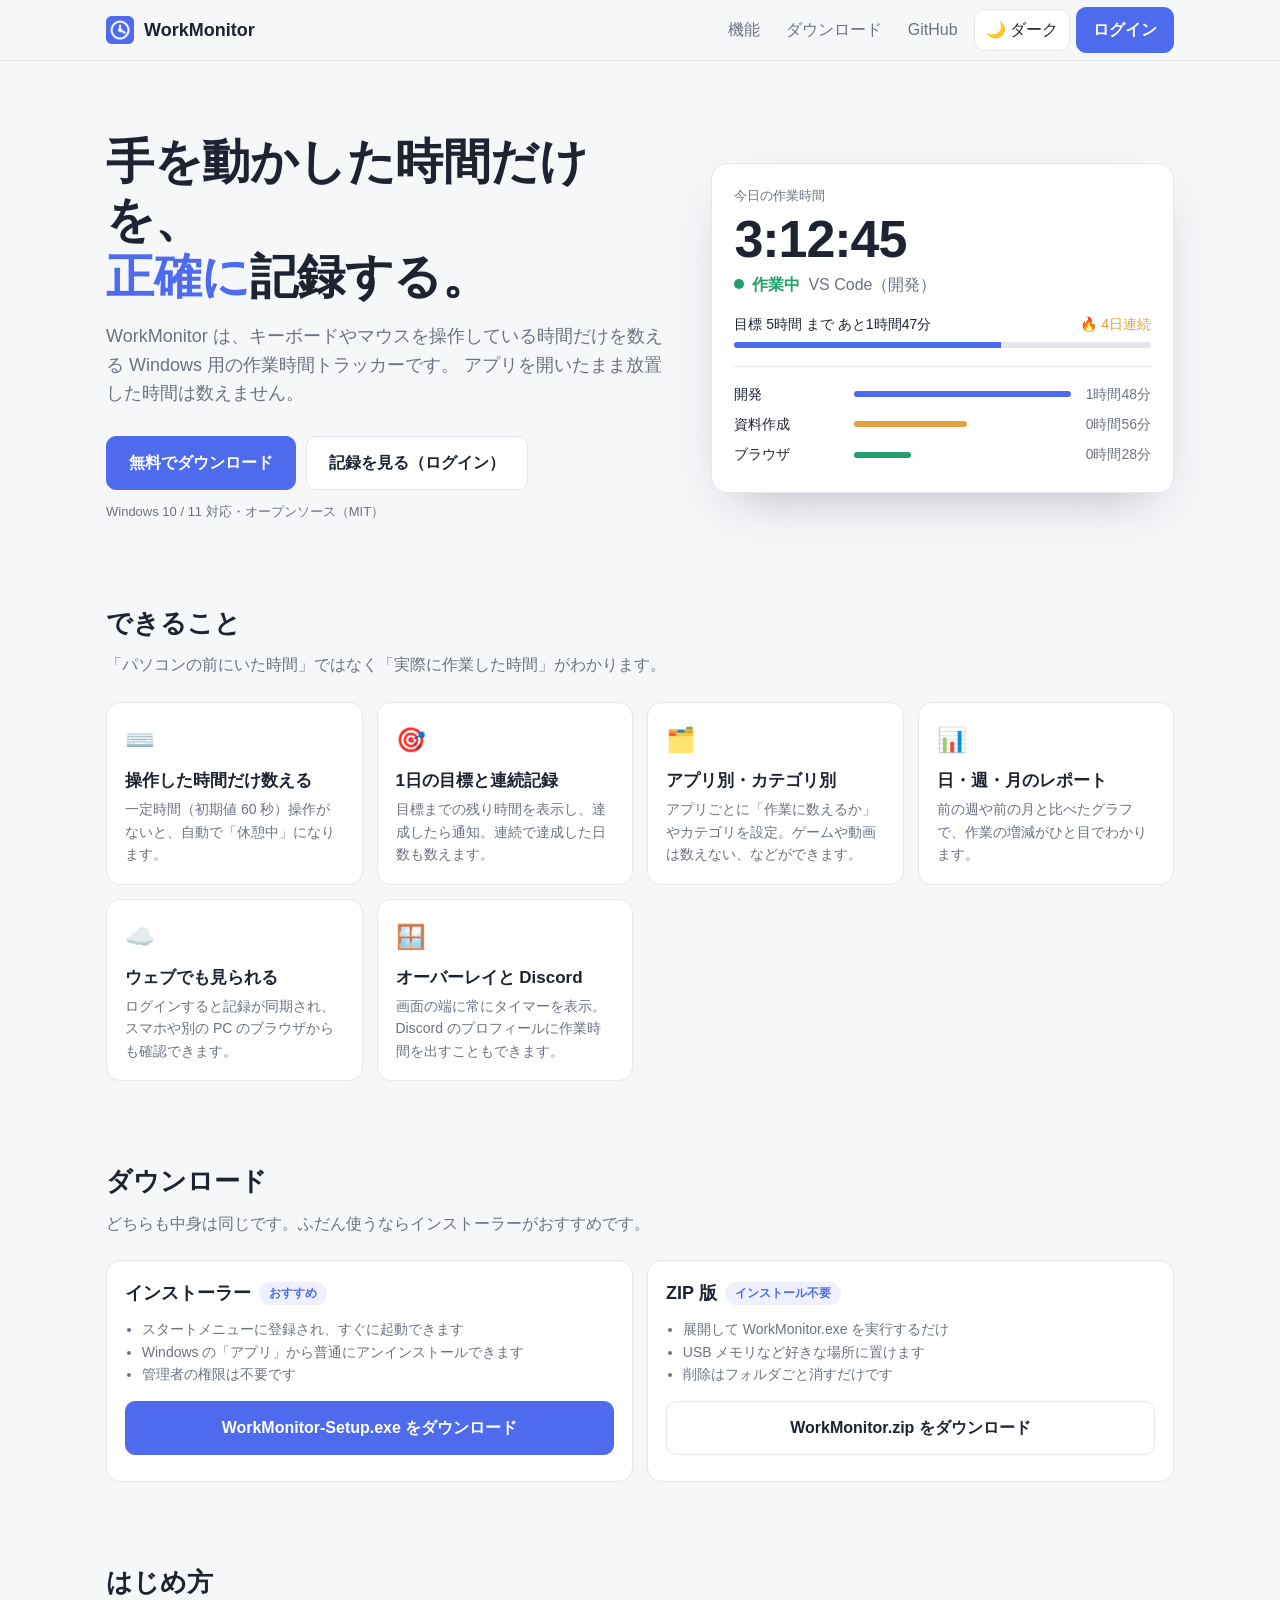
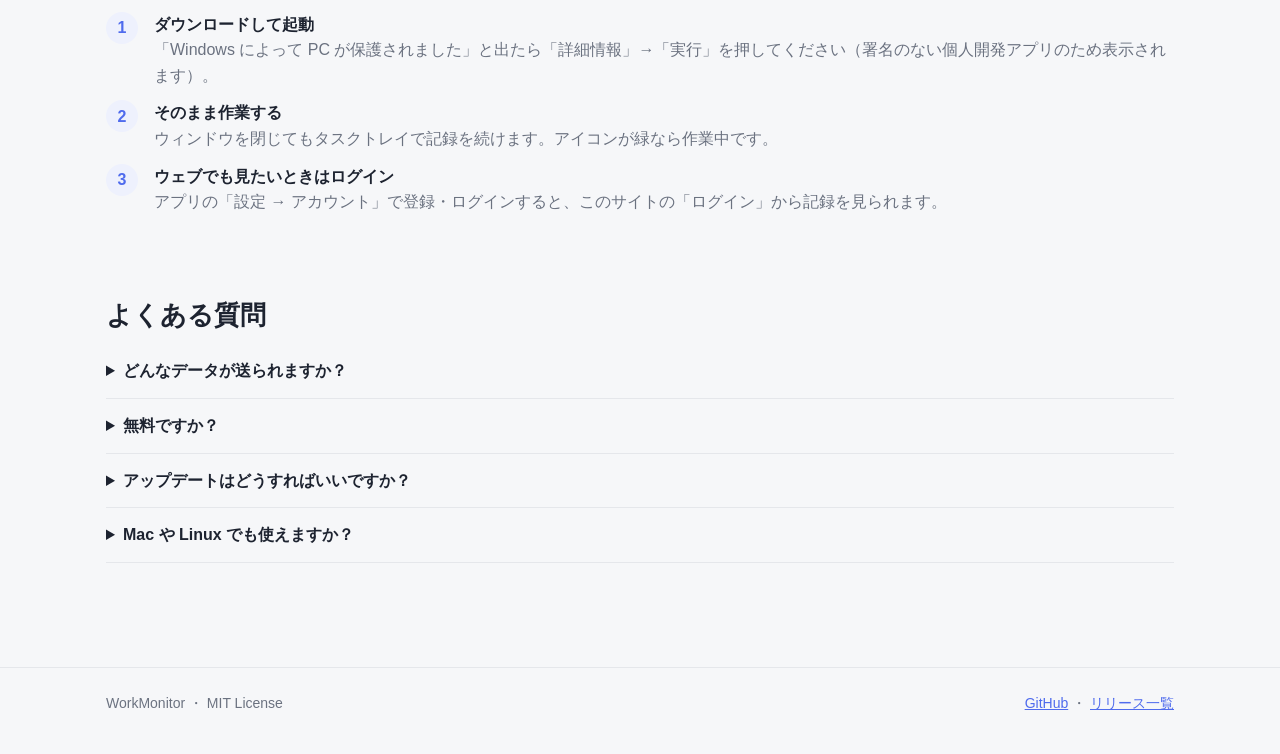
==== docs/index.html @ 1040cc5f "アカウント・ウェブサイト・インストーラー・テーマ切り替えを追加 (v1.2.0) - Supabase Auth によるアカウント登録/ログインと、日別・アプリ別合計のクラウド同期 - GitHub " ====
<!doctype html>
<html lang="ja">
<head>
<meta charset="utf-8">
<meta name="viewport" content="width=device-width, initial-scale=1">
<title>WorkMonitor - 手を動かした時間だけを記録する作業時間トラッカー</title>
<meta name="description" content="キーボードやマウスを操作している時間だけを記録する、Windows 用の無料の作業時間トラッカー。放置した時間は数えません。">
<link rel="icon" href="icon.png">
<link rel="stylesheet" href="style.css">
<script src="common.js"></script>
<style>
  .hero { padding: 72px 0 40px; display: grid; grid-template-columns: minmax(0, 1.1fr) minmax(0, .9fr); gap: 40px; align-items: center; }
  @media (max-width: 860px) { .hero { grid-template-columns: minmax(0, 1fr); padding-top: 40px; } }
  @media (max-width: 480px) { .cta .btn { flex: 1 1 100%; } .mock .row { grid-template-columns: 80px 1fr 70px; } }
  .hero h1 { font-size: clamp(30px, 5vw, 48px); line-height: 1.2; margin: 0 0 16px; letter-spacing: -.01em; }
  .hero h1 em { font-style: normal; color: var(--accent); }
  .hero p.lead { font-size: 18px; color: var(--sub); margin: 0 0 28px; }
  .cta { display: flex; flex-wrap: wrap; gap: 10px; }
  .meta { margin-top: 12px; font-size: 13px; color: var(--sub); }

  /* アプリ画面の見本 */
  .mock { background: var(--card); border: 1px solid var(--line); border-radius: 16px; padding: 22px;
    box-shadow: 0 20px 50px -24px rgba(20, 30, 60, .35); }
  .mock .label { color: var(--sub); font-size: 13px; }
  .mock .time { font-family: "Segoe UI", sans-serif; font-weight: 700; font-size: 52px; letter-spacing: -.02em; line-height: 1.1; margin: 4px 0; }
  .mock .state { color: #22a06b; font-weight: 700; display: flex; align-items: center; gap: 8px; }
  .mock .state::before { content: ""; width: 10px; height: 10px; border-radius: 50%; background: #22a06b; }
  .mock .goal { margin: 16px 0 6px; font-size: 14px; display: flex; justify-content: space-between; }
  .mock .track { height: 6px; border-radius: 3px; background: var(--line); overflow: hidden; }
  .mock .track i { display: block; height: 100%; width: 64%; background: var(--accent); }
  .mock .rows { margin-top: 18px; border-top: 1px solid var(--line); padding-top: 12px; }
  .mock .row { display: grid; grid-template-columns: 110px 1fr 70px; gap: 10px; align-items: center; font-size: 14px; padding: 4px 0; }
  .mock .row b { height: 6px; border-radius: 3px; display: block; }
  .mock .row span:last-child { text-align: right; color: var(--sub); font-variant-numeric: tabular-nums; }

  section { padding: 40px 0; }
  section h2 { font-size: 26px; margin: 0 0 8px; }
  section .intro { color: var(--sub); margin: 0 0 24px; }
  .features { display: grid; grid-template-columns: repeat(auto-fit, minmax(min(240px, 100%), 1fr)); gap: 14px; }
  .feature .ico { font-size: 24px; }
  .feature h3 { margin: 8px 0 4px; font-size: 17px; }
  .feature p { margin: 0; color: var(--sub); font-size: 14px; }

  .downloads { display: grid; grid-template-columns: repeat(2, minmax(0, 1fr)); gap: 14px; }
  @media (max-width: 720px) { .downloads { grid-template-columns: minmax(0, 1fr); } }
  .dl .btn { white-space: normal; text-align: center; }
  .dl h3 { margin: 0 0 4px; font-size: 18px; display: flex; align-items: center; gap: 8px; }
  .dl .badge { font-size: 12px; background: var(--soft); color: var(--accent); border-radius: 999px; padding: 2px 10px; font-weight: 600; }
  .dl ul { margin: 10px 0 16px; padding-left: 1.2em; color: var(--sub); font-size: 14px; }
  .dl .btn { width: 100%; }
  .dl .size { font-size: 13px; color: var(--sub); margin-top: 8px; text-align: center; }

  .steps { counter-reset: s; display: grid; gap: 12px; }
  .steps li { list-style: none; counter-increment: s; display: grid; grid-template-columns: 36px 1fr; gap: 12px; align-items: start; }
  .steps li::before { content: counter(s); width: 32px; height: 32px; border-radius: 50%; background: var(--soft);
    color: var(--accent); font-weight: 700; display: grid; place-items: center; }
  .steps { padding: 0; margin: 0; }
  details { border-bottom: 1px solid var(--line); padding: 14px 0; }
  details summary { cursor: pointer; font-weight: 600; }
  details p { color: var(--sub); margin: 8px 0 0; }
</style>
</head>
<body>
<nav class="nav">
  <div class="wrap">
    <a class="logo" href="./"><img src="icon.png" alt="">WorkMonitor</a>
    <div class="spacer"></div>
    <div class="links">
      <a class="text hide-sm" href="#features">機能</a>
      <a class="text hide-sm" href="#download">ダウンロード</a>
      <a class="text hide-sm" href="https://github.com/kaikomziu/WorkMonitor">GitHub</a>
      <button class="icon-btn" data-theme-toggle></button>
      <a class="btn primary" href="app.html">ログイン</a>
    </div>
  </div>
</nav>

<main class="wrap">
  <div class="hero">
    <div>
      <h1>手を動かした時間だけを、<br><em>正確に</em>記録する。</h1>
      <p class="lead">WorkMonitor は、キーボードやマウスを操作している時間だけを数える Windows 用の作業時間トラッカーです。
        アプリを開いたまま放置した時間は数えません。</p>
      <div class="cta">
        <a class="btn primary big" href="#download">無料でダウンロード</a>
        <a class="btn big" href="app.html">記録を見る（ログイン）</a>
      </div>
      <div class="meta" id="version-meta">Windows 10 / 11 対応・オープンソース（MIT）</div>
    </div>
    <div class="mock" aria-hidden="true">
      <div class="label">今日の作業時間</div>
      <div class="time">3:12:45</div>
      <div class="state">作業中 <span class="sub" style="font-weight:400">VS Code（開発）</span></div>
      <div class="goal"><span>目標 5時間 まで あと1時間47分</span><span style="color:#e2a03f">🔥 4日連続</span></div>
      <div class="track"><i></i></div>
      <div class="rows">
        <div class="row"><span>開発</span><b style="background:#4f6bed;width:100%"></b><span>1時間48分</span></div>
        <div class="row"><span>資料作成</span><b style="background:#e2a03f;width:52%"></b><span>0時間56分</span></div>
        <div class="row"><span>ブラウザ</span><b style="background:#22a06b;width:26%"></b><span>0時間28分</span></div>
      </div>
    </div>
  </div>

  <section id="features">
    <h2>できること</h2>
    <p class="intro">「パソコンの前にいた時間」ではなく「実際に作業した時間」がわかります。</p>
    <div class="features">
      <div class="card feature"><div class="ico">⌨️</div><h3>操作した時間だけ数える</h3><p>一定時間（初期値 60 秒）操作がないと、自動で「休憩中」になります。</p></div>
      <div class="card feature"><div class="ico">🎯</div><h3>1日の目標と連続記録</h3><p>目標までの残り時間を表示し、達成したら通知。連続で達成した日数も数えます。</p></div>
      <div class="card feature"><div class="ico">🗂️</div><h3>アプリ別・カテゴリ別</h3><p>アプリごとに「作業に数えるか」やカテゴリを設定。ゲームや動画は数えない、などができます。</p></div>
      <div class="card feature"><div class="ico">📊</div><h3>日・週・月のレポート</h3><p>前の週や前の月と比べたグラフで、作業の増減がひと目でわかります。</p></div>
      <div class="card feature"><div class="ico">☁️</div><h3>ウェブでも見られる</h3><p>ログインすると記録が同期され、スマホや別の PC のブラウザからも確認できます。</p></div>
      <div class="card feature"><div class="ico">🪟</div><h3>オーバーレイと Discord</h3><p>画面の端に常にタイマーを表示。Discord のプロフィールに作業時間を出すこともできます。</p></div>
    </div>
  </section>

  <section id="download">
    <h2>ダウンロード</h2>
    <p class="intro">どちらも中身は同じです。ふだん使うならインストーラーがおすすめです。</p>
    <div class="downloads">
      <div class="card dl">
        <h3>インストーラー <span class="badge">おすすめ</span></h3>
        <ul>
          <li>スタートメニューに登録され、すぐに起動できます</li>
          <li>Windows の「アプリ」から普通にアンインストールできます</li>
          <li>管理者の権限は不要です</li>
        </ul>
        <a class="btn primary big" id="dl-installer" href="#">WorkMonitor-Setup.exe をダウンロード</a>
        <div class="size" id="size-installer"></div>
      </div>
      <div class="card dl">
        <h3>ZIP 版 <span class="badge">インストール不要</span></h3>
        <ul>
          <li>展開して WorkMonitor.exe を実行するだけ</li>
          <li>USB メモリなど好きな場所に置けます</li>
          <li>削除はフォルダごと消すだけです</li>
        </ul>
        <a class="btn big" id="dl-zip" href="#">WorkMonitor.zip をダウンロード</a>
        <div class="size" id="size-zip"></div>
      </div>
    </div>
  </section>

  <section>
    <h2>はじめ方</h2>
    <ol class="steps">
      <li><div><b>ダウンロードして起動</b><br><span class="sub">「Windows によって PC が保護されました」と出たら「詳細情報」→「実行」を押してください（署名のない個人開発アプリのため表示されます）。</span></div></li>
      <li><div><b>そのまま作業する</b><br><span class="sub">ウィンドウを閉じてもタスクトレイで記録を続けます。アイコンが緑なら作業中です。</span></div></li>
      <li><div><b>ウェブでも見たいときはログイン</b><br><span class="sub">アプリの「設定 → アカウント」で登録・ログインすると、このサイトの「ログイン」から記録を見られます。</span></div></li>
    </ol>
  </section>

  <section>
    <h2>よくある質問</h2>
    <details><summary>どんなデータが送られますか？</summary>
      <p>記録は基本的に PC の中だけに保存されます。ログインして同期をオンにした場合だけ、「日ごと・アプリごとの合計時間」「カテゴリ」「目標」をサーバーに送ります。ウィンドウのタイトル（開いているファイル名やページ名）は送りません。</p></details>
    <details><summary>無料ですか？</summary>
      <p>無料です。ソースコードは GitHub で公開しています（MIT ライセンス）。</p></details>
    <details><summary>アップデートはどうすればいいですか？</summary>
      <p>新しいバージョンが出るとアプリ内でお知らせします。このページから最新版をダウンロードして、インストーラー版は上書きインストール、ZIP 版は exe を入れ替えてください。記録と設定は引き継がれます。</p></details>
    <details><summary>Mac や Linux でも使えますか？</summary>
      <p>今のところ Windows 10 / 11 専用です。記録の閲覧はこのサイトからどの端末でもできます。</p></details>
  </section>
</main>

<footer>
  <div class="wrap">
    <span>WorkMonitor ・ MIT License</span>
    <span><a href="https://github.com/kaikomziu/WorkMonitor">GitHub</a> ・ <a href="https://github.com/kaikomziu/WorkMonitor/releases">リリース一覧</a></span>
  </div>
</footer>

<script>
  // ダウンロードのリンクと、最新版の番号・サイズを表示
  document.getElementById('dl-installer').href = WM.downloads.installer;
  document.getElementById('dl-zip').href = WM.downloads.zip;
  fetch(`https://api.github.com/repos/${WM.repo}/releases/latest`)
    .then(r => r.ok ? r.json() : Promise.reject())
    .then(rel => {
      const date = new Date(rel.published_at).toLocaleDateString('ja-JP');
      document.getElementById('version-meta').textContent =
        `最新版 ${rel.tag_name}（${date}）・Windows 10 / 11 対応・オープンソース（MIT）`;
      const mb = n => `${(n / 1024 / 1024).toFixed(1)} MB`;
      for (const a of rel.assets || []) {
        if (a.name === 'WorkMonitor-Setup.exe') document.getElementById('size-installer').textContent = `${rel.tag_name} ・ ${mb(a.size)}`;
        if (a.name === 'WorkMonitor.zip') document.getElementById('size-zip').textContent = `${rel.tag_name} ・ ${mb(a.size)}`;
      }
    })
    .catch(() => { /* 取得できなくてもダウンロードはできる */ });
</script>
</body>
</html>
---- docs/style.css ----
/* WorkMonitor サイト共通のスタイル（ライト / ダーク両対応） */
:root {
  --bg: #f6f7f9; --card: #ffffff; --text: #1d2330; --sub: #6b7280; --line: #e5e7eb;
  --accent: #4f6bed; --accent-text: #ffffff; --up: #22a06b; --down: #d9534f; --soft: #eef1fd;
  color-scheme: light;
}
:root[data-theme="dark"] {
  --bg: #14161b; --card: #1d2027; --text: #e8eaf0; --sub: #9aa1ad; --line: #2c3039;
  --accent: #7b93ff; --accent-text: #0f1220; --soft: #232838;
  color-scheme: dark;
}
@media (prefers-color-scheme: dark) {
  :root:not([data-theme="light"]) {
    --bg: #14161b; --card: #1d2027; --text: #e8eaf0; --sub: #9aa1ad; --line: #2c3039;
    --accent: #7b93ff; --accent-text: #0f1220; --soft: #232838;
    color-scheme: dark;
  }
}

* { box-sizing: border-box; }
html { -webkit-text-size-adjust: 100%; }
body {
  margin: 0; background: var(--bg); color: var(--text);
  font-family: "Segoe UI", "Yu Gothic UI", "Hiragino Sans", "Noto Sans JP", sans-serif; line-height: 1.6;
}
a { color: var(--accent); }
.wrap { max-width: 1100px; margin: 0 auto; padding: 0 16px; }

/* ヘッダー */
.nav { position: sticky; top: 0; z-index: 10; background: color-mix(in srgb, var(--bg) 88%, transparent);
  backdrop-filter: blur(8px); border-bottom: 1px solid var(--line); }
.nav .wrap { display: flex; align-items: center; gap: 12px; height: 60px; }
.logo { display: flex; align-items: center; gap: 10px; font-weight: 700; font-size: 18px; color: var(--text); text-decoration: none; }
.logo img { width: 28px; height: 28px; }
.nav .spacer { flex: 1; }
.nav .links { display: flex; gap: 6px; align-items: center; }
.nav .links a.text { color: var(--sub); text-decoration: none; padding: 6px 10px; border-radius: 8px; }
.nav .links a.text:hover { color: var(--text); background: var(--card); }
@media (max-width: 640px) {
  .nav .links a.text.hide-sm { display: none; }
  .nav .user { display: none; }
}

/* ボタン */
.btn { display: inline-flex; align-items: center; justify-content: center; gap: 8px; font: inherit; font-weight: 600;
  border: 1px solid var(--line); background: var(--card); color: var(--text); border-radius: 10px;
  padding: 9px 16px; cursor: pointer; text-decoration: none; white-space: nowrap; }
.btn:hover { border-color: var(--sub); }
.btn.primary { background: var(--accent); color: var(--accent-text); border-color: var(--accent); }
.btn.primary:hover { filter: brightness(1.08); }
.btn.big { padding: 13px 22px; font-size: 16px; }
.btn[disabled] { opacity: .55; cursor: default; }
.icon-btn { font: inherit; border: 1px solid var(--line); background: var(--card); color: var(--text);
  border-radius: 10px; padding: 7px 11px; cursor: pointer; }

.card { background: var(--card); border: 1px solid var(--line); border-radius: 14px; padding: 18px; min-width: 0; }
.sub { color: var(--sub); }
.small { font-size: 13px; }

/* フォーム */
label.field { display: block; margin: 12px 0; font-size: 14px; }
label.field span { display: block; margin-bottom: 6px; color: var(--sub); }
input[type=email], input[type=password], input[type=text], select {
  font: inherit; width: 100%; padding: 10px 12px; border-radius: 10px; border: 1px solid var(--line);
  background: var(--bg); color: var(--text); }
input:focus, select:focus { outline: 2px solid var(--accent); outline-offset: 1px; }
.msg { margin-top: 12px; font-size: 14px; min-height: 1.4em; }
.msg.error { color: var(--down); }
.msg.ok { color: var(--up); }

footer { border-top: 1px solid var(--line); margin-top: 64px; padding: 24px 0 40px; color: var(--sub); font-size: 14px; }
footer .wrap { display: flex; flex-wrap: wrap; gap: 12px; justify-content: space-between; }
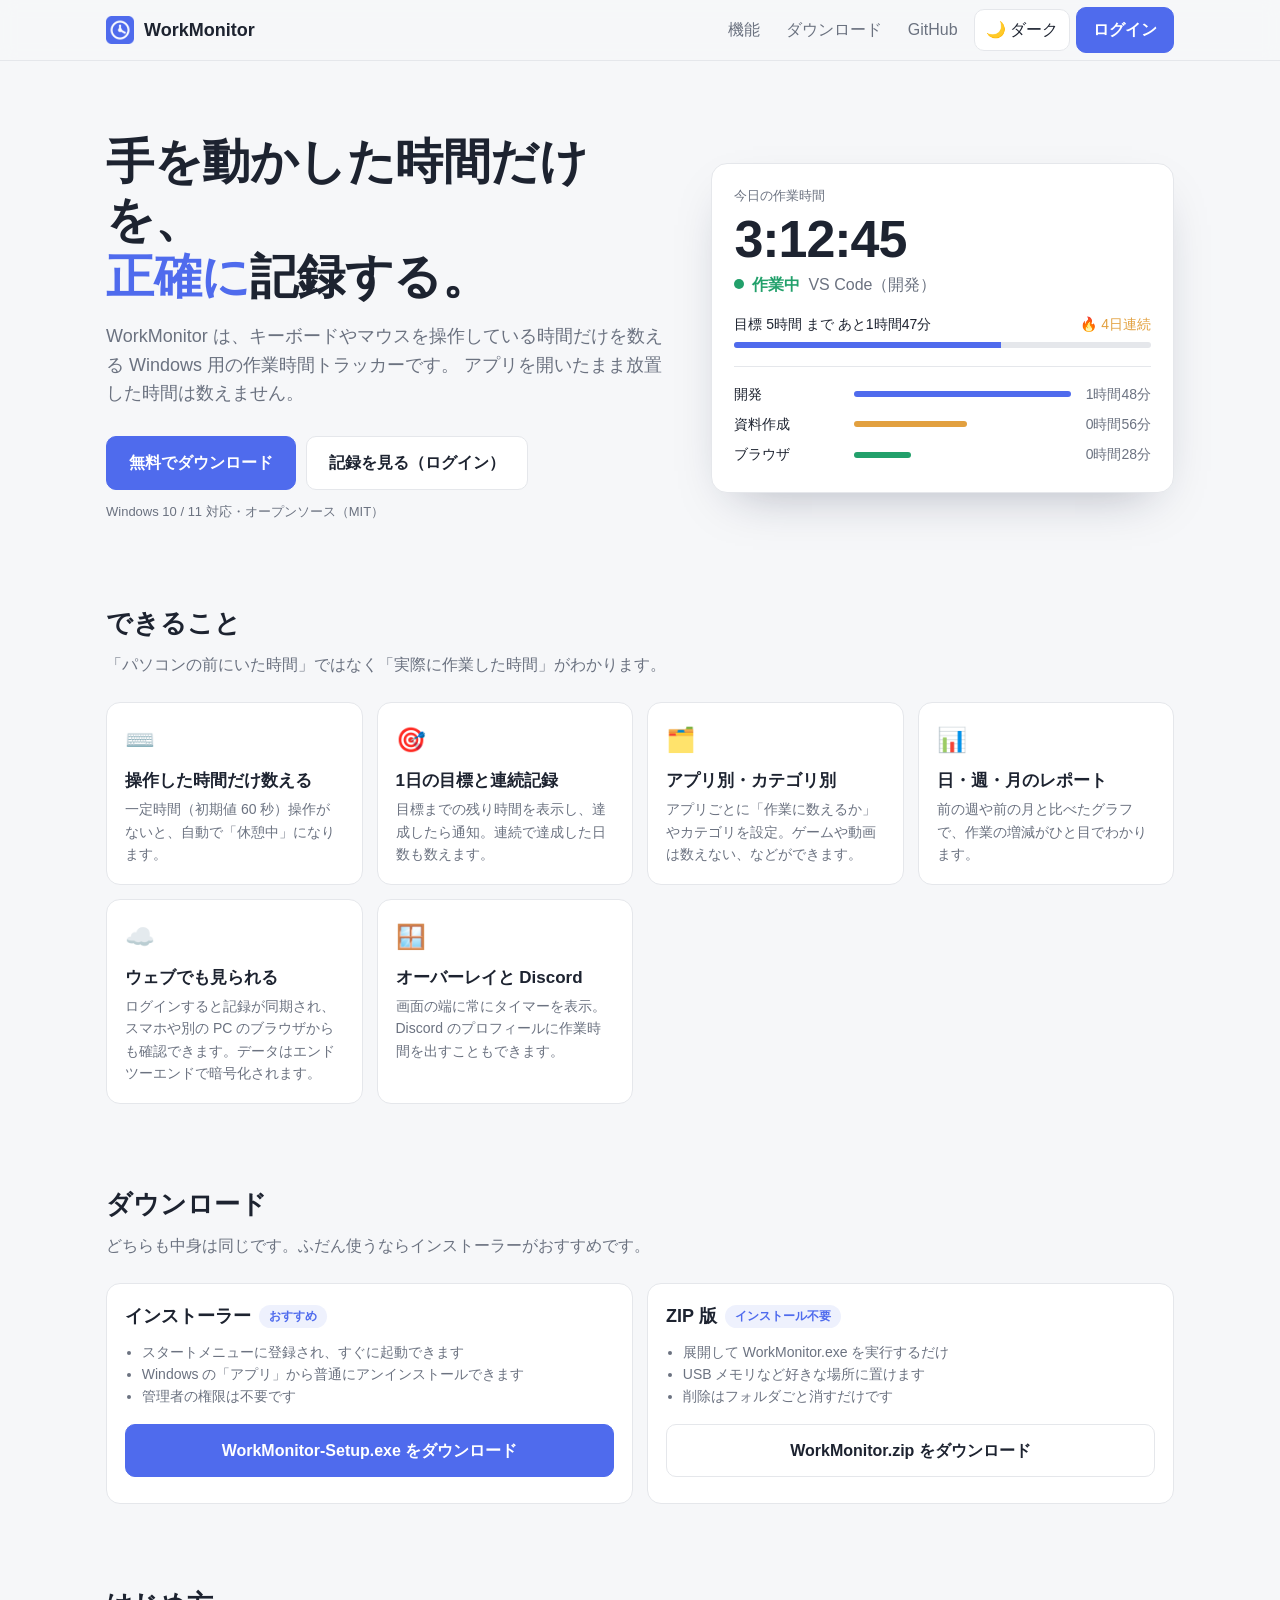
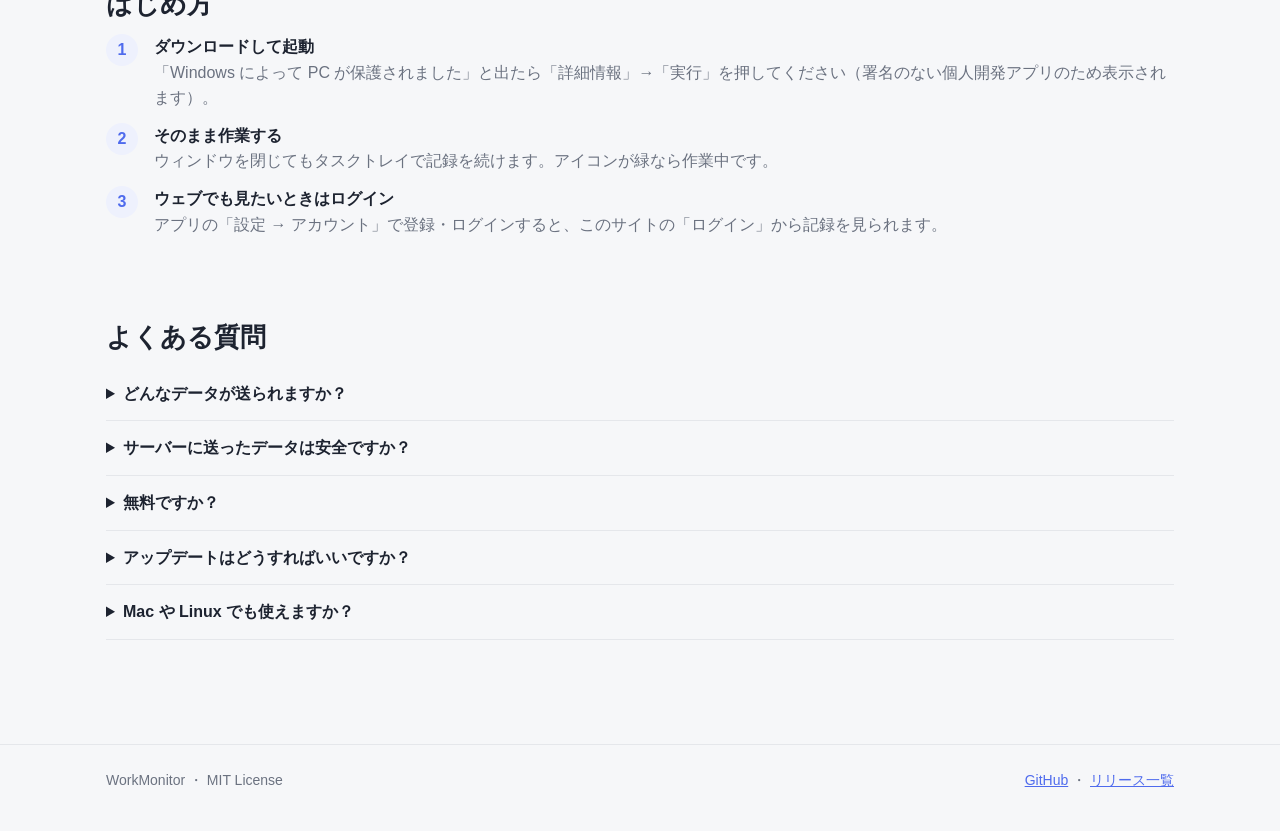
==== commit ca82937b: "同期データのエンドツーエンド暗号化と通信・サイトの強化 - 同期する記録と設定を PC/ブラウザ上で AES-256-GCM 暗号化（データ鍵は PBKDF2-SHA256 60万回で   パスワード" ====
--- a/docs/index.html
+++ b/docs/index.html
@@ -7,6 +7,8 @@
 <meta name="description" content="キーボードやマウスを操作している時間だけを記録する、Windows 用の無料の作業時間トラッカー。放置した時間は数えません。">
 <link rel="icon" href="icon.png">
 <link rel="stylesheet" href="style.css">
+<meta http-equiv="Content-Security-Policy" content="default-src 'self'; script-src 'self'; style-src 'self' 'unsafe-inline'; img-src 'self' data:; connect-src 'self' https://api.github.com; object-src 'none'; base-uri 'none'; form-action 'self'">
+<meta name="referrer" content="strict-origin-when-cross-origin">
 <script src="common.js"></script>
 <style>
   .hero { padding: 72px 0 40px; display: grid; grid-template-columns: minmax(0, 1.1fr) minmax(0, .9fr); gap: 40px; align-items: center; }
@@ -109,7 +111,7 @@
       <div class="card feature"><div class="ico">🎯</div><h3>1日の目標と連続記録</h3><p>目標までの残り時間を表示し、達成したら通知。連続で達成した日数も数えます。</p></div>
       <div class="card feature"><div class="ico">🗂️</div><h3>アプリ別・カテゴリ別</h3><p>アプリごとに「作業に数えるか」やカテゴリを設定。ゲームや動画は数えない、などができます。</p></div>
       <div class="card feature"><div class="ico">📊</div><h3>日・週・月のレポート</h3><p>前の週や前の月と比べたグラフで、作業の増減がひと目でわかります。</p></div>
-      <div class="card feature"><div class="ico">☁️</div><h3>ウェブでも見られる</h3><p>ログインすると記録が同期され、スマホや別の PC のブラウザからも確認できます。</p></div>
+      <div class="card feature"><div class="ico">☁️</div><h3>ウェブでも見られる</h3><p>ログインすると記録が同期され、スマホや別の PC のブラウザからも確認できます。データはエンドツーエンドで暗号化されます。</p></div>
       <div class="card feature"><div class="ico">🪟</div><h3>オーバーレイと Discord</h3><p>画面の端に常にタイマーを表示。Discord のプロフィールに作業時間を出すこともできます。</p></div>
     </div>
   </section>
@@ -154,6 +156,9 @@
     <h2>よくある質問</h2>
     <details><summary>どんなデータが送られますか？</summary>
       <p>記録は基本的に PC の中だけに保存されます。ログインして同期をオンにした場合だけ、「日ごと・アプリごとの合計時間」「カテゴリ」「目標」をサーバーに送ります。ウィンドウのタイトル（開いているファイル名やページ名）は送りません。</p></details>
+    <details><summary>サーバーに送ったデータは安全ですか？</summary>
+      <p>送る前に PC の中で <b>AES-256-GCM</b> で暗号化する「エンドツーエンド暗号化」です。暗号の鍵はパスワードから PBKDF2（60万回）で作り、サーバーには暗号文しか置きません。サーバーの管理者でも中身（アプリ名・時間など）は読めません。このサイトで見るときも、復号はあなたのブラウザの中だけで行います。通信自体も TLS（HTTPS）で暗号化しています。</p>
+      <p>そのため、パスワードを忘れて再設定すると、クラウドの記録は読めなくなり作り直しになります（アプリが PC の記録から最大120日分を送り直します）。</p></details>
     <details><summary>無料ですか？</summary>
       <p>無料です。ソースコードは GitHub で公開しています（MIT ライセンス）。</p></details>
     <details><summary>アップデートはどうすればいいですか？</summary>
@@ -170,23 +175,6 @@
   </div>
 </footer>
 
-<script>
-  // ダウンロードのリンクと、最新版の番号・サイズを表示
-  document.getElementById('dl-installer').href = WM.downloads.installer;
-  document.getElementById('dl-zip').href = WM.downloads.zip;
-  fetch(`https://api.github.com/repos/${WM.repo}/releases/latest`)
-    .then(r => r.ok ? r.json() : Promise.reject())
-    .then(rel => {
-      const date = new Date(rel.published_at).toLocaleDateString('ja-JP');
-      document.getElementById('version-meta').textContent =
-        `最新版 ${rel.tag_name}（${date}）・Windows 10 / 11 対応・オープンソース（MIT）`;
-      const mb = n => `${(n / 1024 / 1024).toFixed(1)} MB`;
-      for (const a of rel.assets || []) {
-        if (a.name === 'WorkMonitor-Setup.exe') document.getElementById('size-installer').textContent = `${rel.tag_name} ・ ${mb(a.size)}`;
-        if (a.name === 'WorkMonitor.zip') document.getElementById('size-zip').textContent = `${rel.tag_name} ・ ${mb(a.size)}`;
-      }
-    })
-    .catch(() => { /* 取得できなくてもダウンロードはできる */ });
-</script>
+<script src="index.js"></script>
 </body>
 </html>
--- a/docs/style.css
+++ b/docs/style.css
@@ -51,7 +51,7 @@
 .btn.big { padding: 13px 22px; font-size: 16px; }
 .btn[disabled] { opacity: .55; cursor: default; }
 .icon-btn { font: inherit; border: 1px solid var(--line); background: var(--card); color: var(--text);
-  border-radius: 10px; padding: 7px 11px; cursor: pointer; }
+  border-radius: 10px; padding: 7px 11px; cursor: pointer; white-space: nowrap; }
 
 .card { background: var(--card); border: 1px solid var(--line); border-radius: 14px; padding: 18px; min-width: 0; }
 .sub { color: var(--sub); }
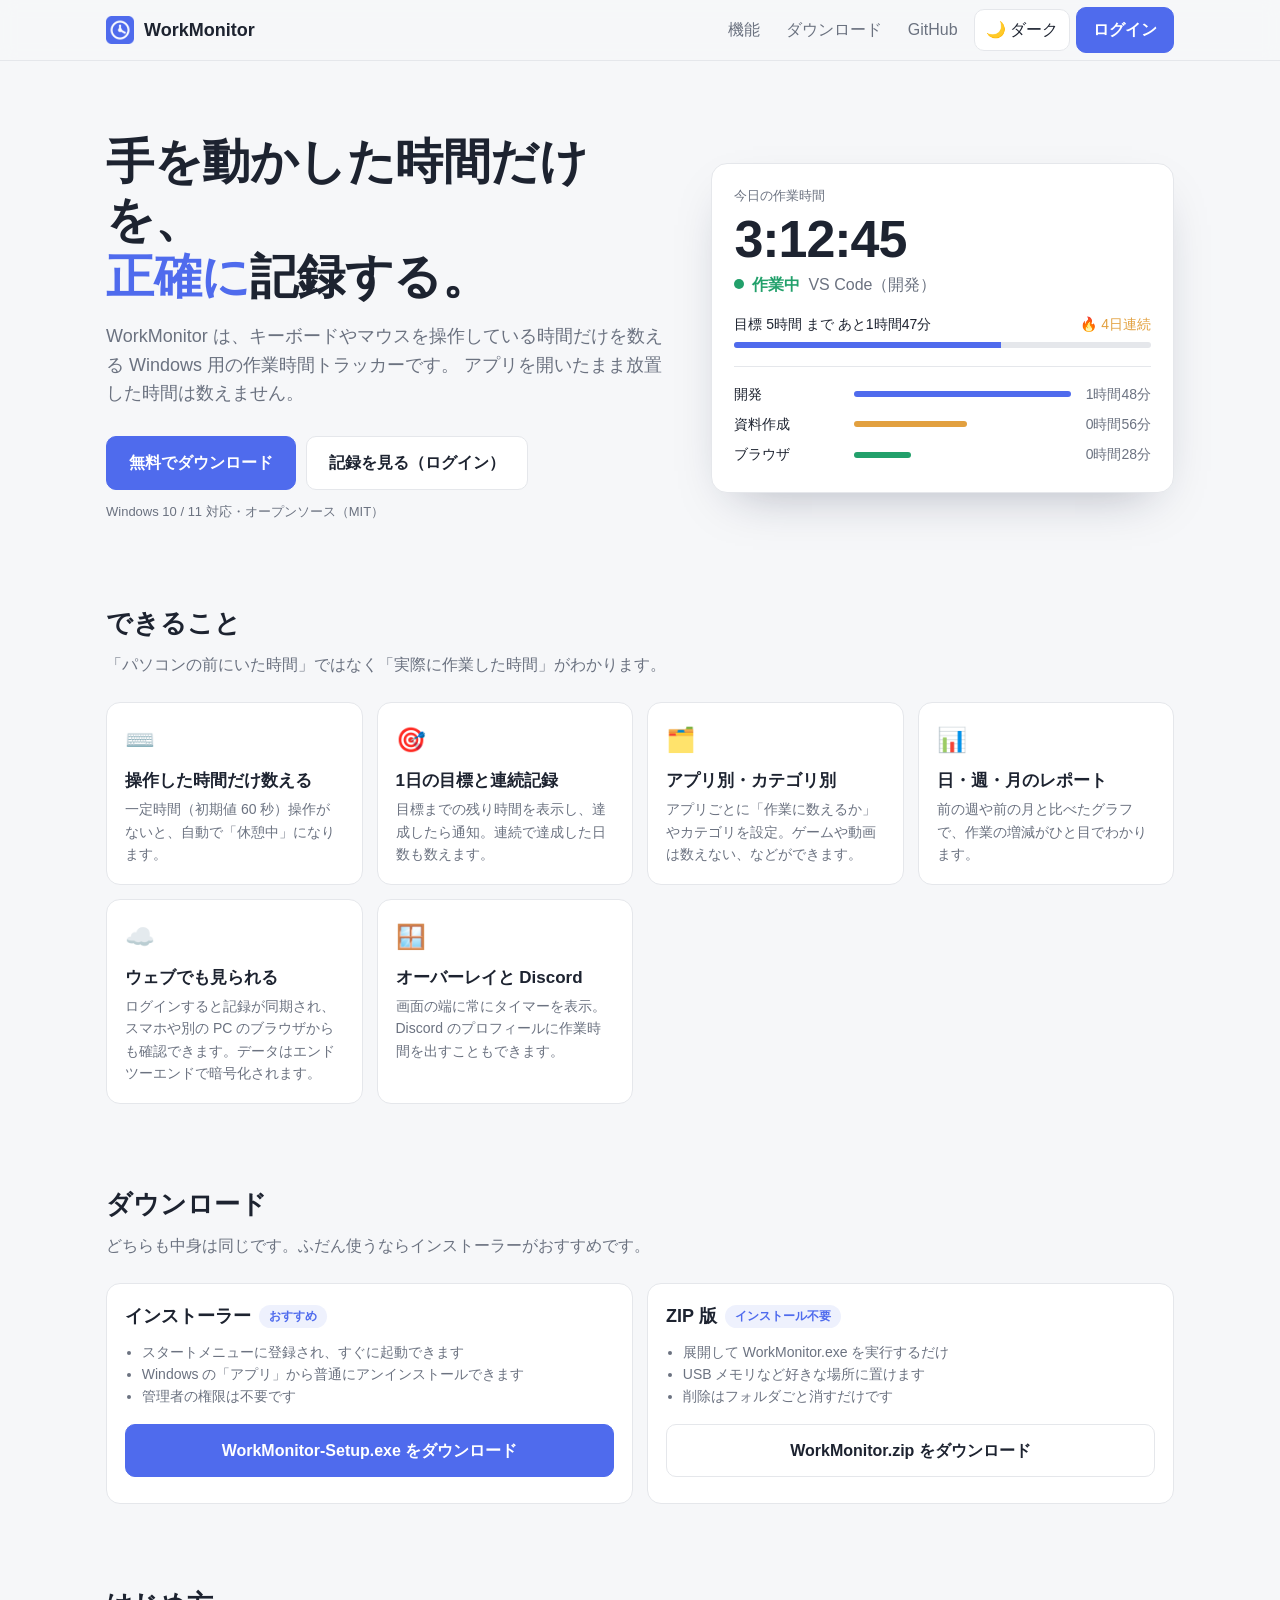
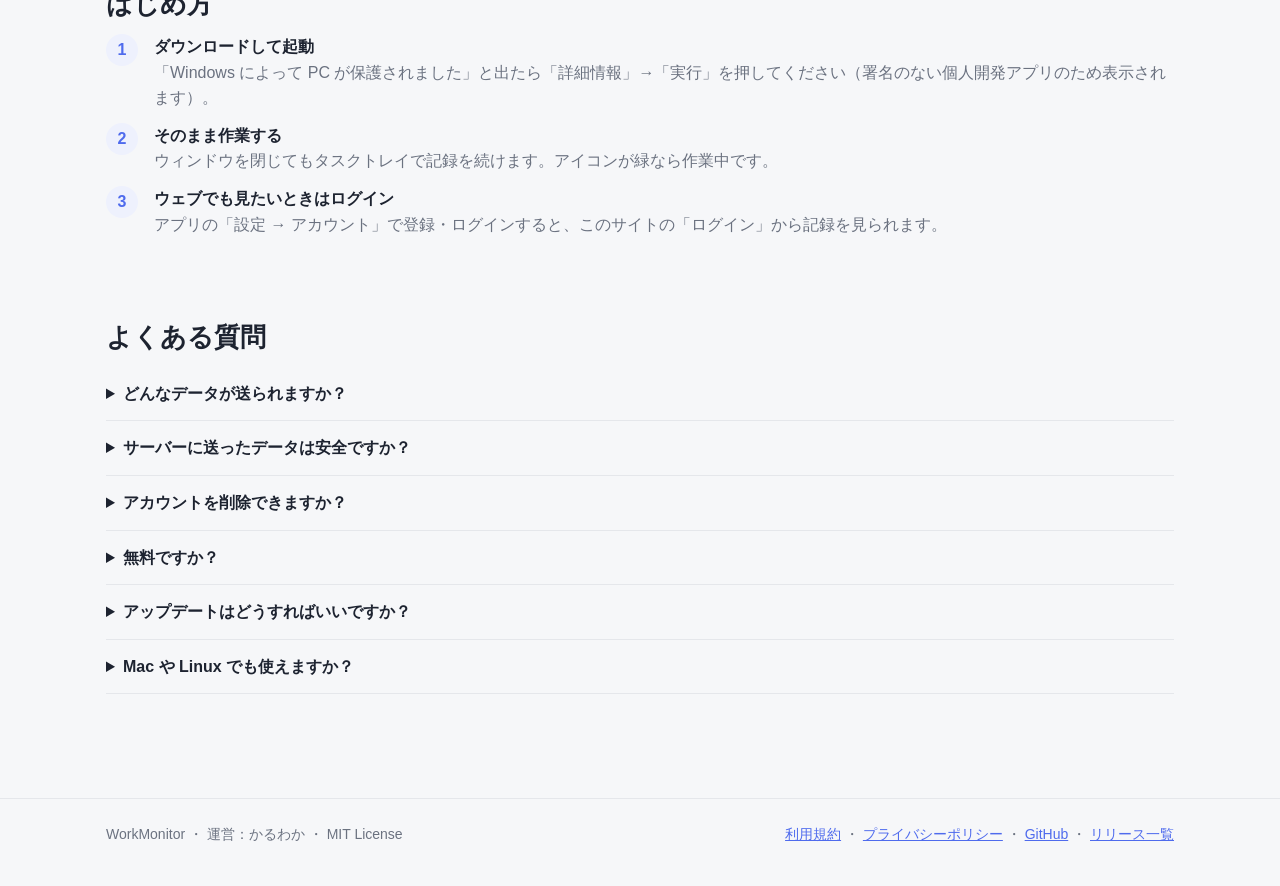
==== commit c20f820c: "利用規約・プライバシーポリシーと、同意の記録・アカウント削除を追加 (v1.4.0) - docs/terms.html, docs/privacy.html を追加（運営：かるわか、問い合わせ：Gi" ====
--- a/docs/index.html
+++ b/docs/index.html
@@ -159,6 +159,8 @@
     <details><summary>サーバーに送ったデータは安全ですか？</summary>
       <p>送る前に PC の中で <b>AES-256-GCM</b> で暗号化する「エンドツーエンド暗号化」です。暗号の鍵はパスワードから PBKDF2（60万回）で作り、サーバーには暗号文しか置きません。サーバーの管理者でも中身（アプリ名・時間など）は読めません。このサイトで見るときも、復号はあなたのブラウザの中だけで行います。通信自体も TLS（HTTPS）で暗号化しています。</p>
       <p>そのため、パスワードを忘れて再設定すると、クラウドの記録は読めなくなり作り直しになります（アプリが PC の記録から最大120日分を送り直します）。</p></details>
+    <details><summary>アカウントを削除できますか？</summary>
+      <p>できます。このサイトの「ログイン」で記録を表示した画面の下、またはアプリの「設定 → アカウント」から、いつでも削除できます。クラウドの記録・暗号鍵もすぐに削除されます（PC の記録は残ります）。詳しくは<a href="privacy.html">プライバシーポリシー</a>をご覧ください。</p></details>
     <details><summary>無料ですか？</summary>
       <p>無料です。ソースコードは GitHub で公開しています（MIT ライセンス）。</p></details>
     <details><summary>アップデートはどうすればいいですか？</summary>
@@ -170,8 +172,8 @@
 
 <footer>
   <div class="wrap">
-    <span>WorkMonitor ・ MIT License</span>
-    <span><a href="https://github.com/kaikomziu/WorkMonitor">GitHub</a> ・ <a href="https://github.com/kaikomziu/WorkMonitor/releases">リリース一覧</a></span>
+    <span>WorkMonitor ・ 運営：かるわか ・ MIT License</span>
+    <span><a href="terms.html">利用規約</a> ・ <a href="privacy.html">プライバシーポリシー</a> ・ <a href="https://github.com/kaikomziu/WorkMonitor">GitHub</a> ・ <a href="https://github.com/kaikomziu/WorkMonitor/releases">リリース一覧</a></span>
   </div>
 </footer>
 
--- a/docs/style.css
+++ b/docs/style.css
@@ -68,5 +68,20 @@
 .msg.error { color: var(--down); }
 .msg.ok { color: var(--up); }
 
+/* 利用規約・プライバシーポリシー */
+.legal { max-width: 780px; margin: 0 auto; padding: 40px 0 0; }
+.legal h1 { font-size: 28px; margin: 0 0 6px; }
+.legal .meta { color: var(--sub); font-size: 14px; margin-bottom: 28px; }
+.legal h2 { font-size: 19px; margin: 32px 0 10px; padding-top: 8px; border-top: 1px solid var(--line); }
+.legal h3 { font-size: 16px; margin: 18px 0 6px; }
+.legal p, .legal li { font-size: 15px; }
+.legal ol, .legal ul { padding-left: 1.4em; }
+.legal li { margin: 4px 0; }
+.legal table { width: 100%; border-collapse: collapse; font-size: 14px; margin: 8px 0; }
+.legal th, .legal td { border: 1px solid var(--line); padding: 8px 10px; text-align: left; vertical-align: top; }
+.legal th { background: var(--card); font-weight: 600; }
+.legal .note { background: var(--soft); border-radius: 10px; padding: 12px 14px; font-size: 14px; }
+.legal .table-wrap { overflow-x: auto; }
+
 footer { border-top: 1px solid var(--line); margin-top: 64px; padding: 24px 0 40px; color: var(--sub); font-size: 14px; }
 footer .wrap { display: flex; flex-wrap: wrap; gap: 12px; justify-content: space-between; }
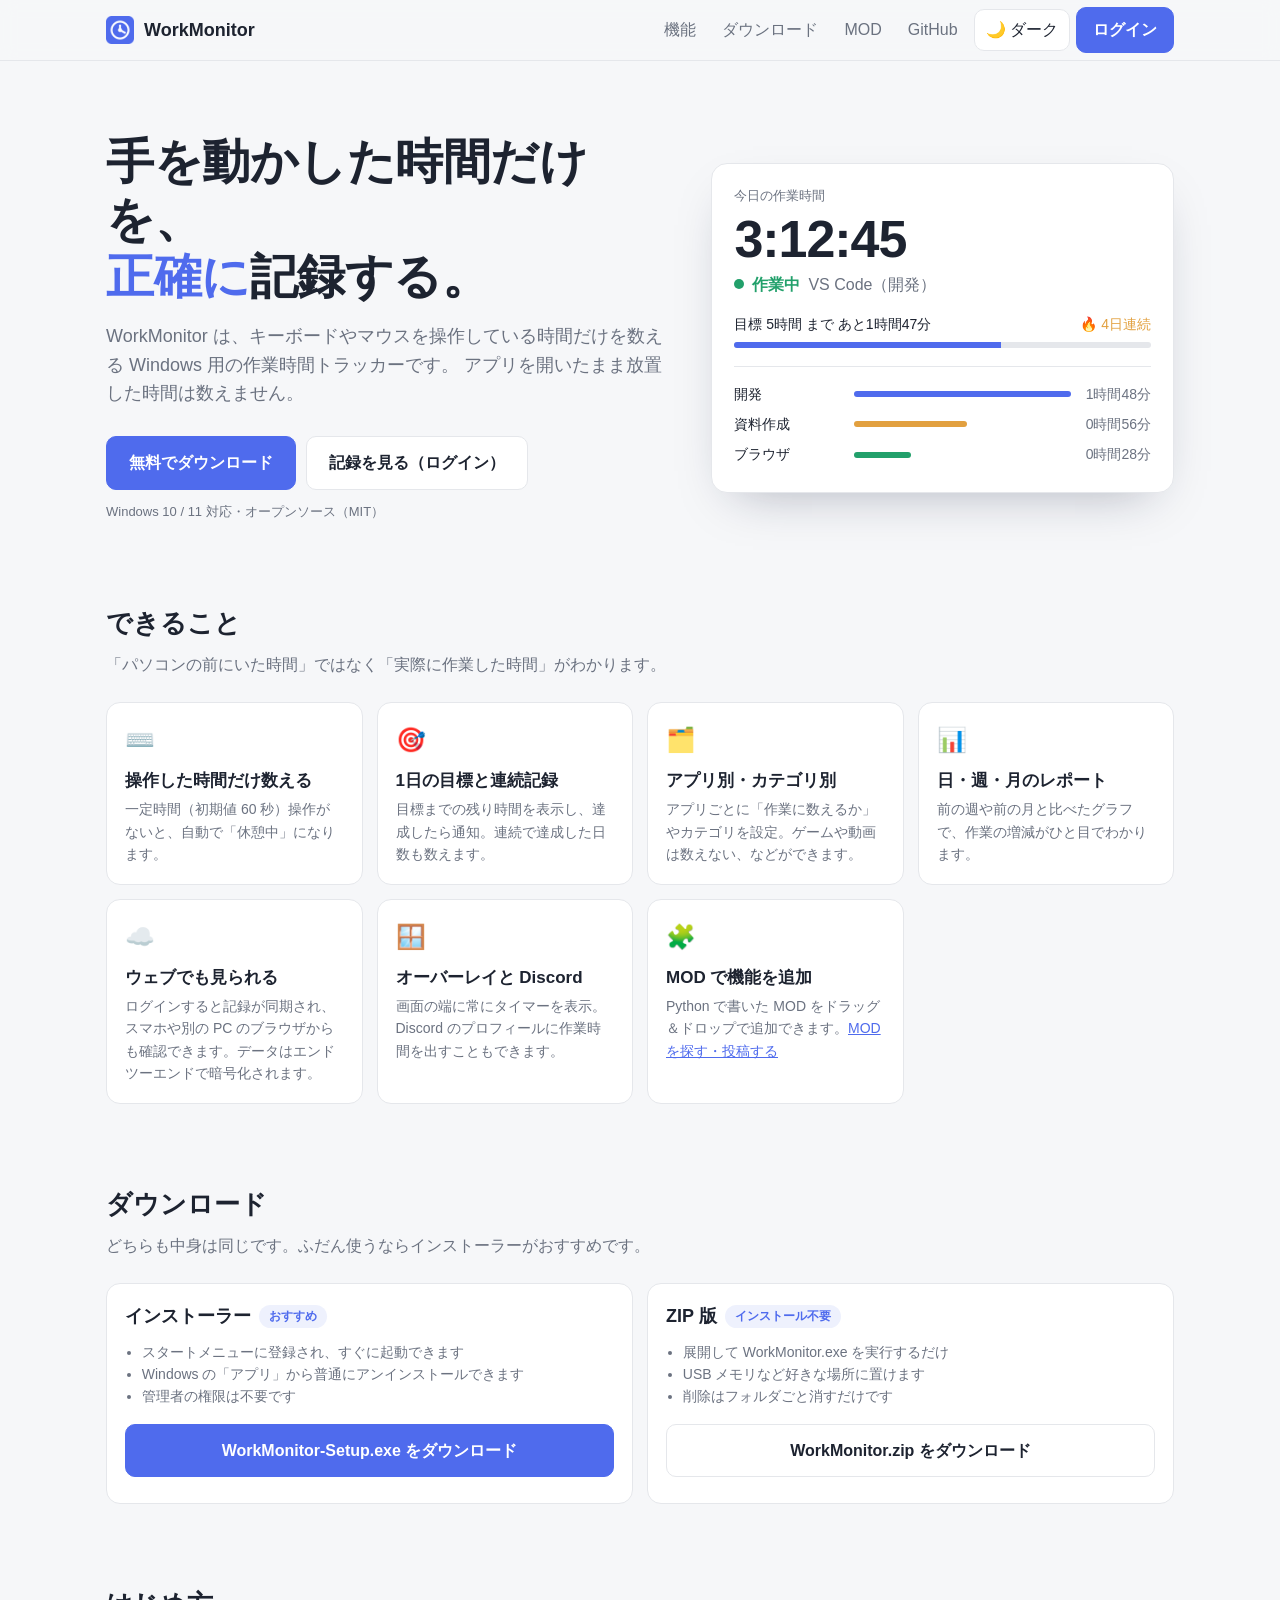
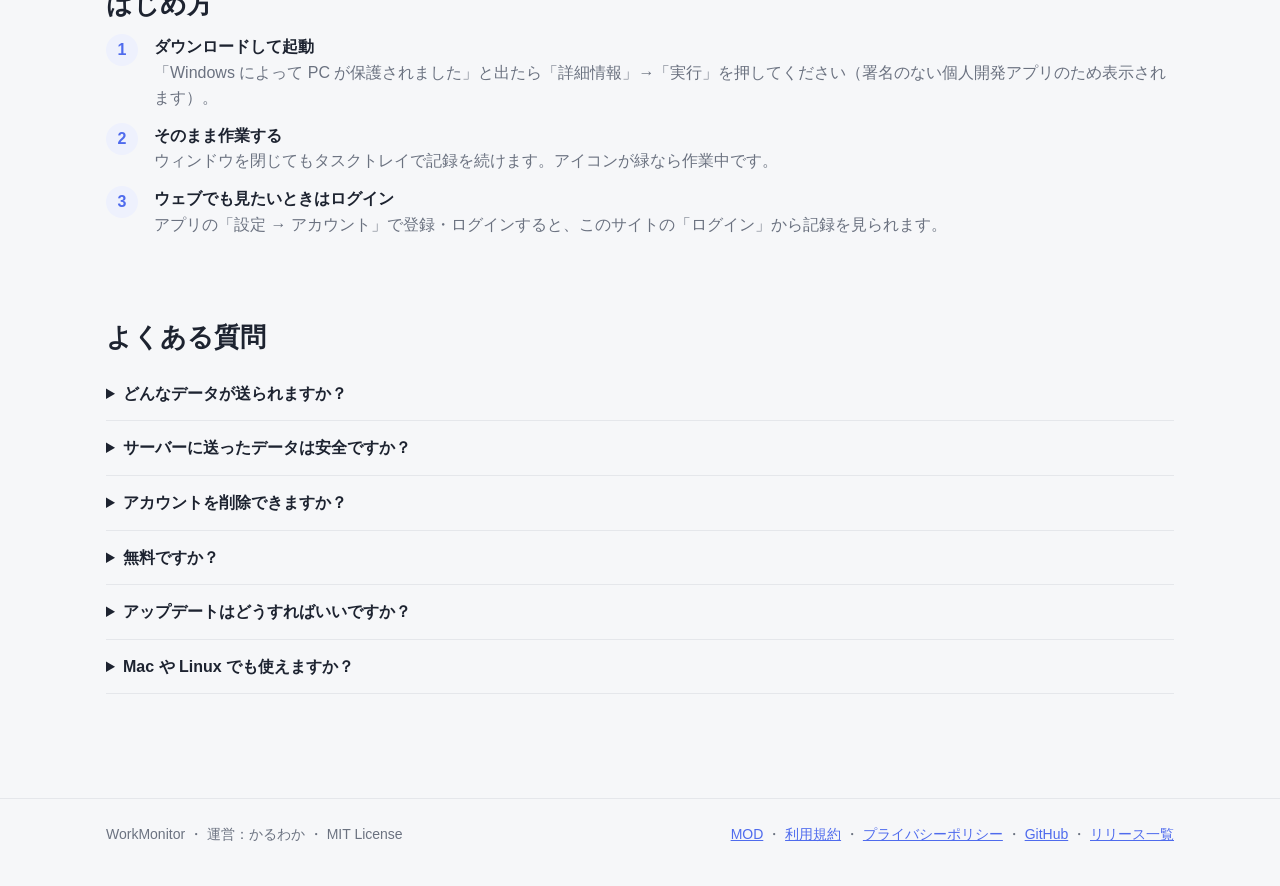
==== commit 541c8892: "公式サイトに MOD の配布・投稿と自動審査を追加 - MOD ページ（一覧・ダウンロード・投稿・自分の投稿の審査結果） - 投稿は Supabase に保存し、GitHub Actions が 10" ====
--- a/docs/index.html
+++ b/docs/index.html
@@ -70,6 +70,7 @@
     <div class="links">
       <a class="text hide-sm" href="#features">機能</a>
       <a class="text hide-sm" href="#download">ダウンロード</a>
+      <a class="text" href="mods.html">MOD</a>
       <a class="text hide-sm" href="https://github.com/kaikomziu/WorkMonitor">GitHub</a>
       <button class="icon-btn" data-theme-toggle></button>
       <a class="btn primary" href="app.html">ログイン</a>
@@ -113,6 +114,7 @@
       <div class="card feature"><div class="ico">📊</div><h3>日・週・月のレポート</h3><p>前の週や前の月と比べたグラフで、作業の増減がひと目でわかります。</p></div>
       <div class="card feature"><div class="ico">☁️</div><h3>ウェブでも見られる</h3><p>ログインすると記録が同期され、スマホや別の PC のブラウザからも確認できます。データはエンドツーエンドで暗号化されます。</p></div>
       <div class="card feature"><div class="ico">🪟</div><h3>オーバーレイと Discord</h3><p>画面の端に常にタイマーを表示。Discord のプロフィールに作業時間を出すこともできます。</p></div>
+      <div class="card feature"><div class="ico">🧩</div><h3>MOD で機能を追加</h3><p>Python で書いた MOD をドラッグ＆ドロップで追加できます。<a href="mods.html">MOD を探す・投稿する</a></p></div>
     </div>
   </section>
 
@@ -173,7 +175,7 @@
 <footer>
   <div class="wrap">
     <span>WorkMonitor ・ 運営：かるわか ・ MIT License</span>
-    <span><a href="terms.html">利用規約</a> ・ <a href="privacy.html">プライバシーポリシー</a> ・ <a href="https://github.com/kaikomziu/WorkMonitor">GitHub</a> ・ <a href="https://github.com/kaikomziu/WorkMonitor/releases">リリース一覧</a></span>
+    <span><a href="mods.html">MOD</a> ・ <a href="terms.html">利用規約</a> ・ <a href="privacy.html">プライバシーポリシー</a> ・ <a href="https://github.com/kaikomziu/WorkMonitor">GitHub</a> ・ <a href="https://github.com/kaikomziu/WorkMonitor/releases">リリース一覧</a></span>
   </div>
 </footer>
 
--- a/docs/style.css
+++ b/docs/style.css
@@ -60,7 +60,7 @@
 /* フォーム */
 label.field { display: block; margin: 12px 0; font-size: 14px; }
 label.field span { display: block; margin-bottom: 6px; color: var(--sub); }
-input[type=email], input[type=password], input[type=text], select {
+input[type=email], input[type=password], input[type=text], input[type=search], input[type=file], select {
   font: inherit; width: 100%; padding: 10px 12px; border-radius: 10px; border: 1px solid var(--line);
   background: var(--bg); color: var(--text); }
 input:focus, select:focus { outline: 2px solid var(--accent); outline-offset: 1px; }
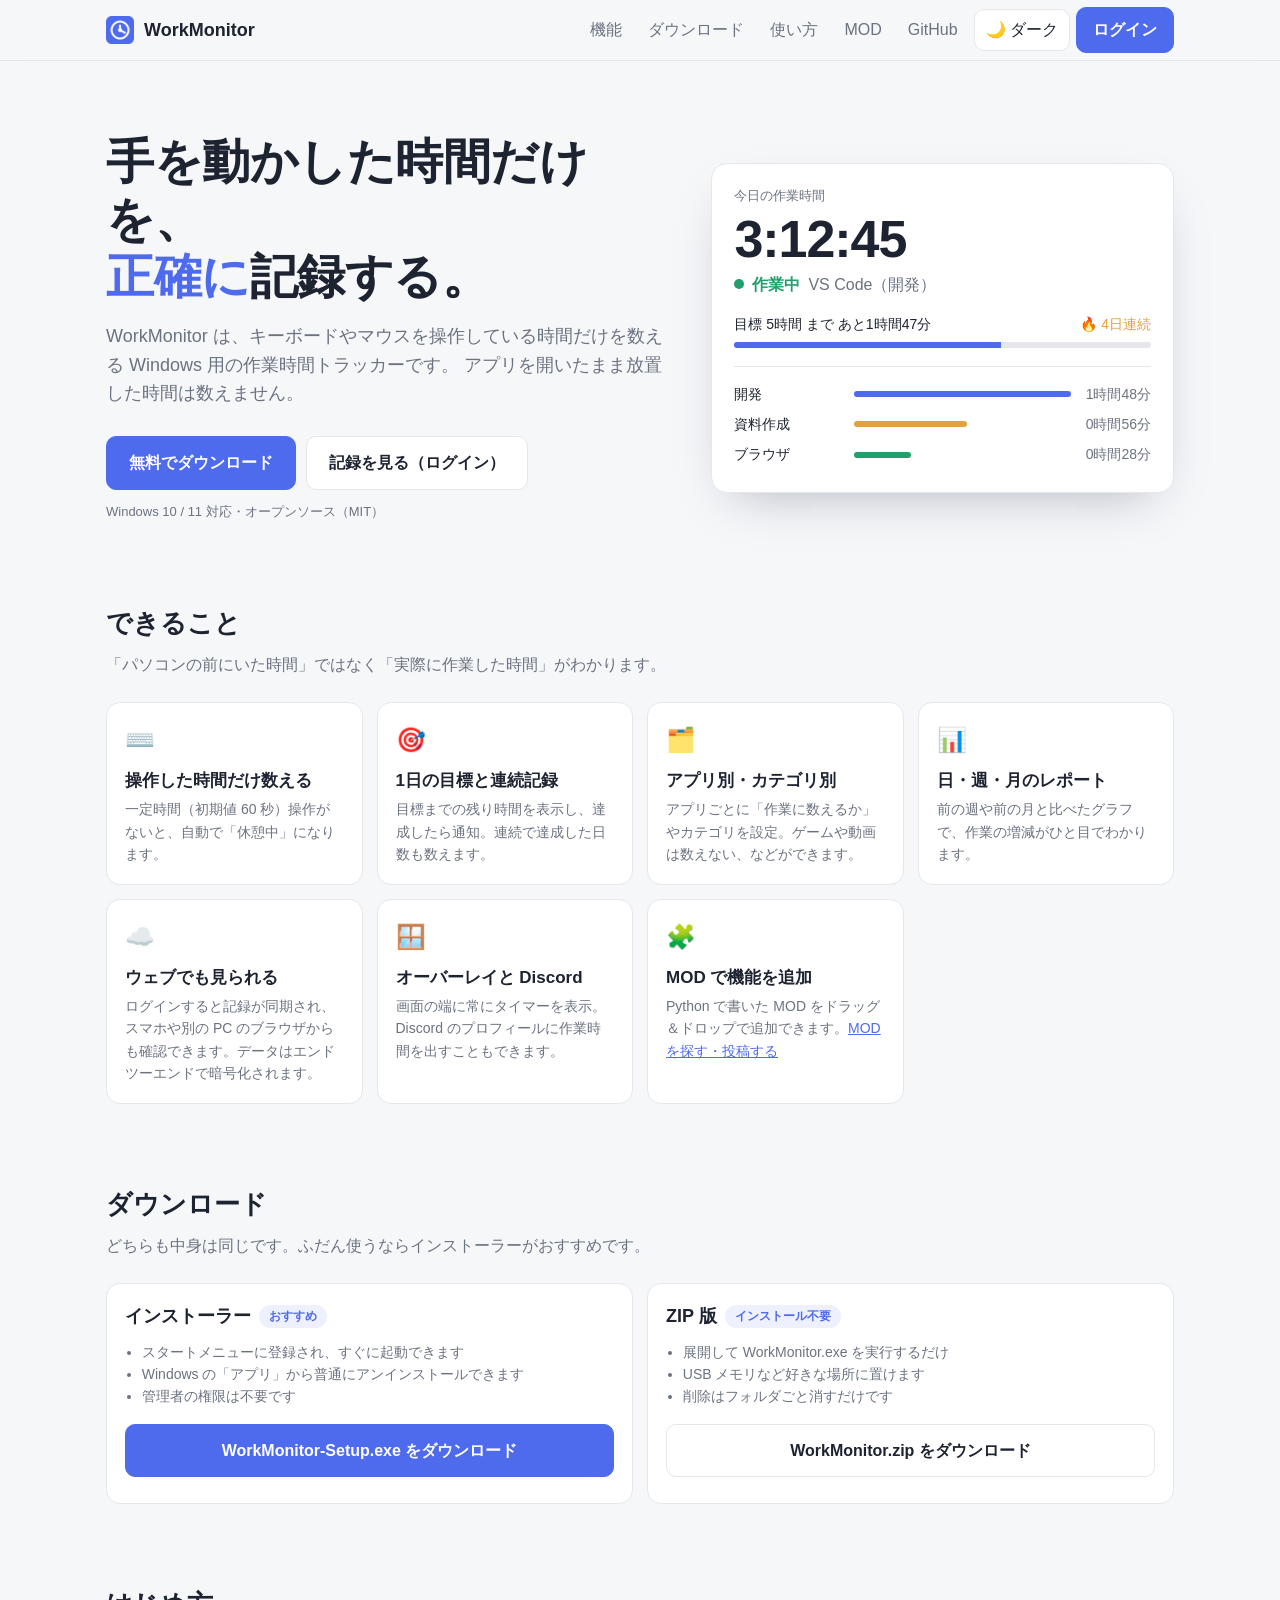
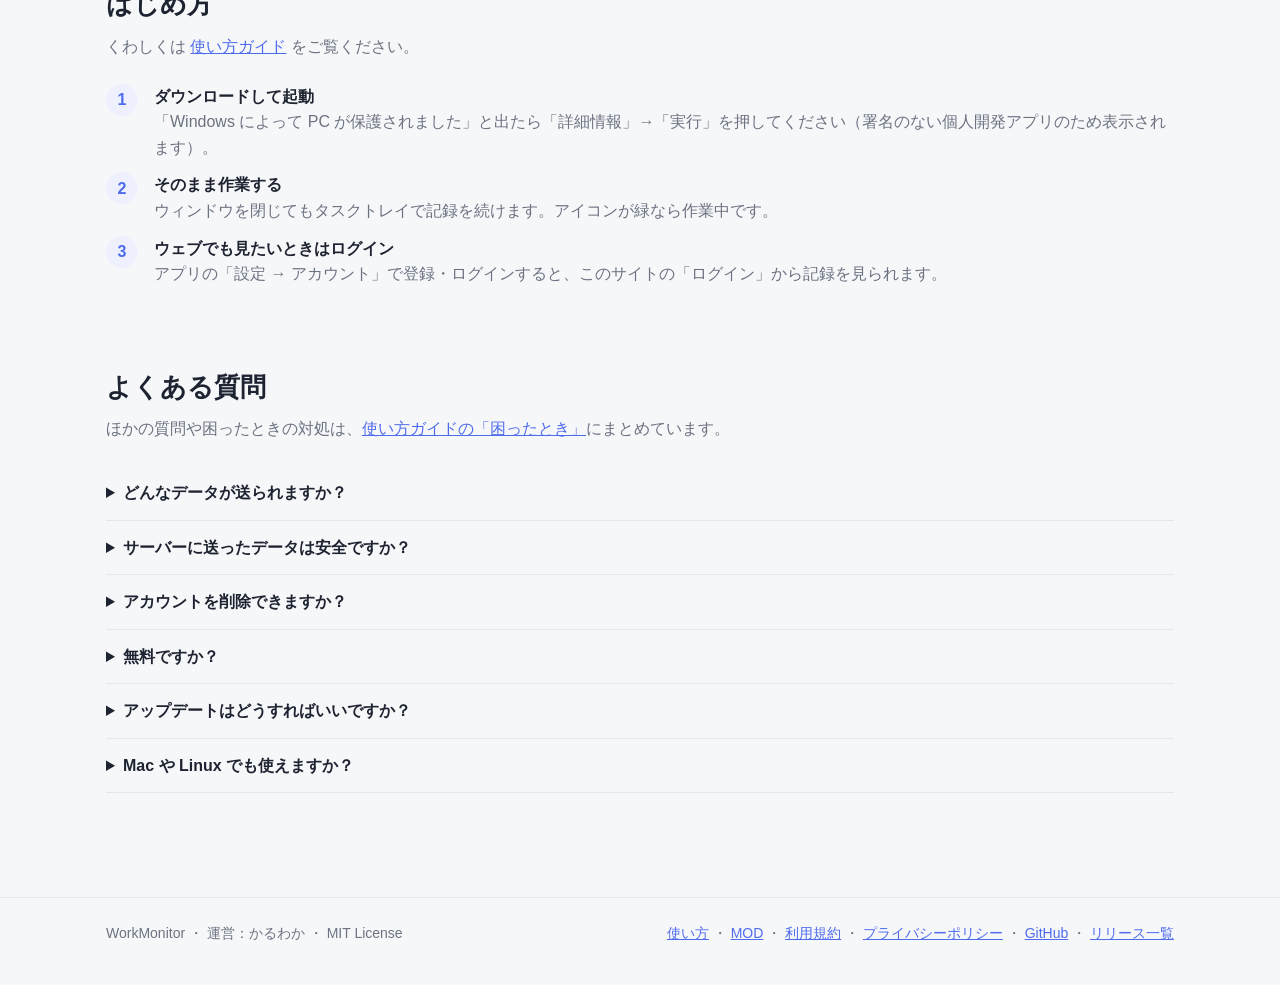
==== commit a6cdd1d0: "公式サイトに使い方ガイドを追加 - guide.html: インストール・数え方・設定・目標・ダッシュボード・オーバーレイ・Discord・   アカウントと同期・削除・MOD・アップデート・データの" ====
--- a/docs/index.html
+++ b/docs/index.html
@@ -70,6 +70,7 @@
     <div class="links">
       <a class="text hide-sm" href="#features">機能</a>
       <a class="text hide-sm" href="#download">ダウンロード</a>
+      <a class="text hide-sm" href="guide.html">使い方</a>
       <a class="text" href="mods.html">MOD</a>
       <a class="text hide-sm" href="https://github.com/kaikomziu/WorkMonitor">GitHub</a>
       <button class="icon-btn" data-theme-toggle></button>
@@ -147,6 +148,7 @@
 
   <section>
     <h2>はじめ方</h2>
+    <p class="intro">くわしくは <a href="guide.html">使い方ガイド</a> をご覧ください。</p>
     <ol class="steps">
       <li><div><b>ダウンロードして起動</b><br><span class="sub">「Windows によって PC が保護されました」と出たら「詳細情報」→「実行」を押してください（署名のない個人開発アプリのため表示されます）。</span></div></li>
       <li><div><b>そのまま作業する</b><br><span class="sub">ウィンドウを閉じてもタスクトレイで記録を続けます。アイコンが緑なら作業中です。</span></div></li>
@@ -156,6 +158,7 @@
 
   <section>
     <h2>よくある質問</h2>
+    <p class="intro">ほかの質問や困ったときの対処は、<a href="guide.html#trouble">使い方ガイドの「困ったとき」</a>にまとめています。</p>
     <details><summary>どんなデータが送られますか？</summary>
       <p>記録は基本的に PC の中だけに保存されます。ログインして同期をオンにした場合だけ、「日ごと・アプリごとの合計時間」「カテゴリ」「目標」をサーバーに送ります。ウィンドウのタイトル（開いているファイル名やページ名）は送りません。</p></details>
     <details><summary>サーバーに送ったデータは安全ですか？</summary>
@@ -175,7 +178,7 @@
 <footer>
   <div class="wrap">
     <span>WorkMonitor ・ 運営：かるわか ・ MIT License</span>
-    <span><a href="mods.html">MOD</a> ・ <a href="terms.html">利用規約</a> ・ <a href="privacy.html">プライバシーポリシー</a> ・ <a href="https://github.com/kaikomziu/WorkMonitor">GitHub</a> ・ <a href="https://github.com/kaikomziu/WorkMonitor/releases">リリース一覧</a></span>
+    <span><a href="guide.html">使い方</a> ・ <a href="mods.html">MOD</a> ・ <a href="terms.html">利用規約</a> ・ <a href="privacy.html">プライバシーポリシー</a> ・ <a href="https://github.com/kaikomziu/WorkMonitor">GitHub</a> ・ <a href="https://github.com/kaikomziu/WorkMonitor/releases">リリース一覧</a></span>
   </div>
 </footer>
 
--- a/docs/style.css
+++ b/docs/style.css
@@ -60,10 +60,10 @@
 /* フォーム */
 label.field { display: block; margin: 12px 0; font-size: 14px; }
 label.field span { display: block; margin-bottom: 6px; color: var(--sub); }
-input[type=email], input[type=password], input[type=text], input[type=search], input[type=file], select {
+input[type=email], input[type=password], input[type=text], input[type=search], input[type=file], select, textarea {
   font: inherit; width: 100%; padding: 10px 12px; border-radius: 10px; border: 1px solid var(--line);
   background: var(--bg); color: var(--text); }
-input:focus, select:focus { outline: 2px solid var(--accent); outline-offset: 1px; }
+input:focus, select:focus, textarea:focus { outline: 2px solid var(--accent); outline-offset: 1px; }
 .msg { margin-top: 12px; font-size: 14px; min-height: 1.4em; }
 .msg.error { color: var(--down); }
 .msg.ok { color: var(--up); }
